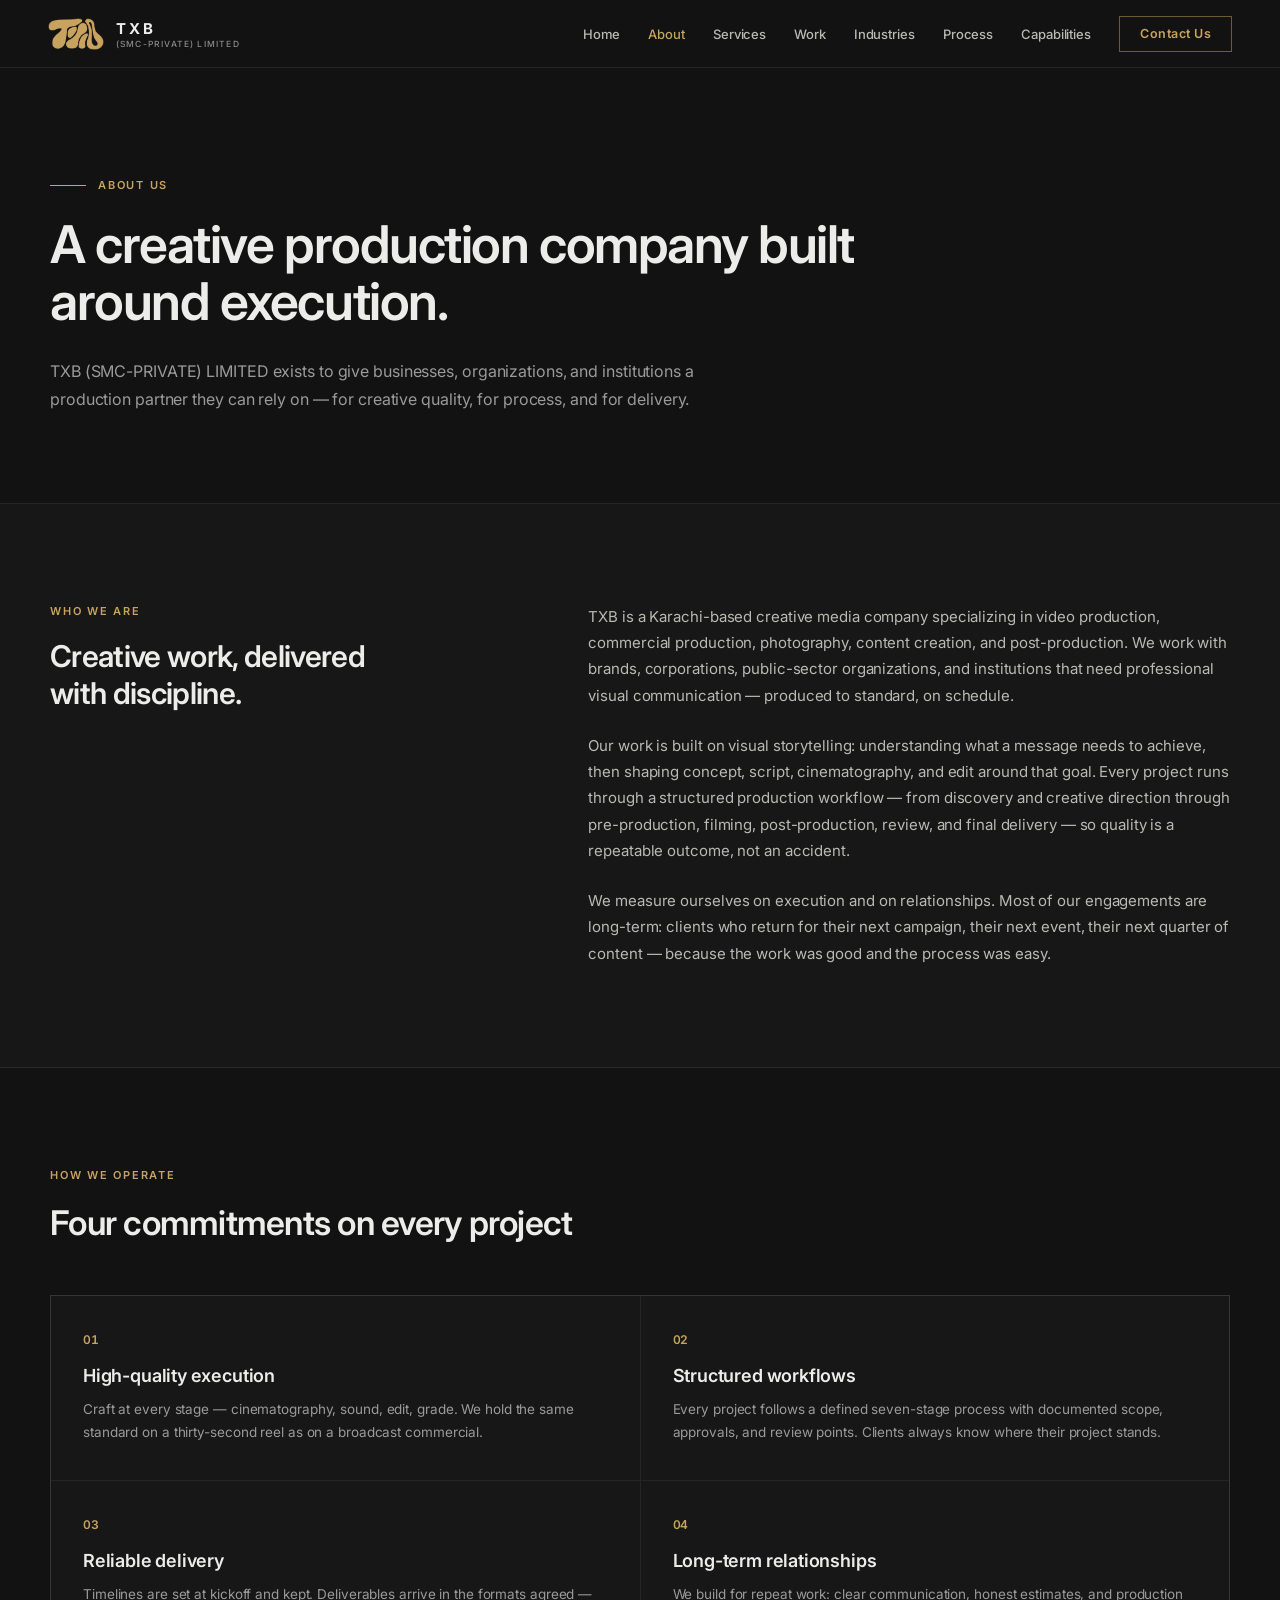
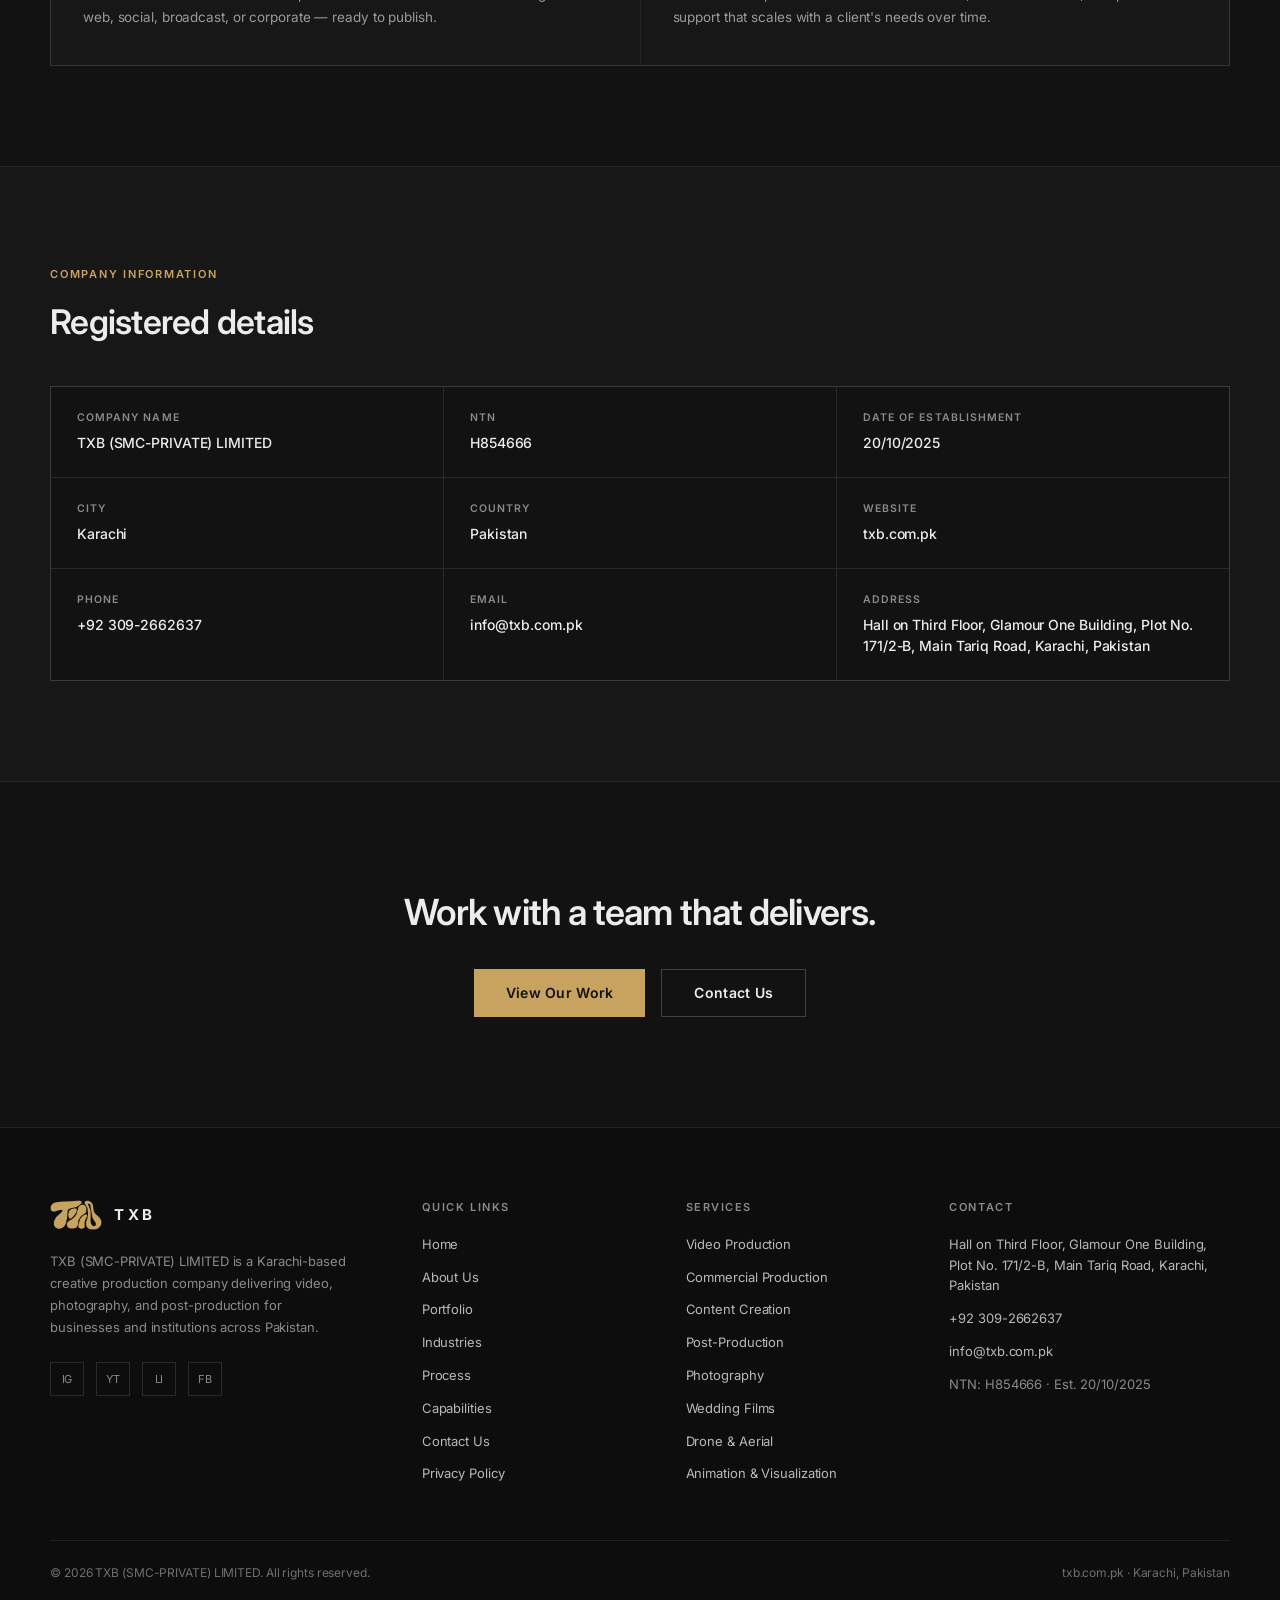
==== about.html @ 443a2cfc "Build TXB creative production website from design handoff Static 9-page site (home, about, services," ====
<!DOCTYPE html>
<html lang="en">
<head>
<meta charset="utf-8">
<meta name="viewport" content="width=device-width, initial-scale=1">
<title>About Us — TXB (SMC-PRIVATE) LIMITED | Creative Production Company, Karachi</title>
<meta name="description" content="TXB (SMC-PRIVATE) LIMITED is a Karachi-based creative production company focused on high-quality execution, structured production workflows, reliable delivery, and long-term client relationships.">
<link rel="preconnect" href="https://fonts.googleapis.com">
<link href="https://fonts.googleapis.com/css2?family=Inter:wght@400;500;600;700&display=swap" rel="stylesheet">
<link rel="stylesheet" href="css/style.css">
</head>
<body>

<header class="nav">
  <a href="index.html" class="nav-brand">
    <img src="assets/txb-logo-gold.png" alt="TXB logo">
    <span class="nav-brand-text">
      <span class="brand-name">TXB</span>
      <span class="brand-sub">(SMC-PRIVATE) LIMITED</span>
    </span>
  </a>
  <nav class="nav-links">
    <a href="index.html">Home</a>
    <a href="about.html" class="active">About</a>
    <a href="services.html">Services</a>
    <a href="portfolio.html">Work</a>
    <a href="industries.html">Industries</a>
    <a href="process.html">Process</a>
    <a href="capabilities.html">Capabilities</a>
    <a href="contact.html" class="nav-cta">Contact Us</a>
  </nav>
  <button class="nav-toggle" aria-label="Menu" aria-expanded="false"><span></span><span></span><span></span></button>
  <nav class="nav-menu">
    <a href="index.html">Home</a>
    <a href="about.html" class="active">About</a>
    <a href="services.html">Services</a>
    <a href="portfolio.html">Work</a>
    <a href="industries.html">Industries</a>
    <a href="process.html">Process</a>
    <a href="capabilities.html">Capabilities</a>
    <a href="contact.html" class="nav-cta">Contact Us</a>
  </nav>
</header>

<section class="page-header">
  <div class="container">
    <div class="kicker-row" style="margin-bottom:24px">
      <div class="kicker-rule"></div>
      <span class="kicker">About Us</span>
    </div>
    <h1>A creative production company built around execution.</h1>
    <p class="lead">TXB (SMC-PRIVATE) LIMITED exists to give businesses, organizations, and institutions a production partner they can rely on — for creative quality, for process, and for delivery.</p>
  </div>
</section>

<section class="section section-alt">
  <div class="container split">
    <div>
      <span class="kicker" style="display:block;margin-bottom:20px">Who we are</span>
      <h2 class="split-title">Creative work, delivered with discipline.</h2>
    </div>
    <div class="body-copy">
      <p>TXB is a Karachi-based creative media company specializing in video production, commercial production, photography, content creation, and post-production. We work with brands, corporations, public-sector organizations, and institutions that need professional visual communication — produced to standard, on schedule.</p>
      <p>Our work is built on visual storytelling: understanding what a message needs to achieve, then shaping concept, script, cinematography, and edit around that goal. Every project runs through a structured production workflow — from discovery and creative direction through pre-production, filming, post-production, review, and final delivery — so quality is a repeatable outcome, not an accident.</p>
      <p>We measure ourselves on execution and on relationships. Most of our engagements are long-term: clients who return for their next campaign, their next event, their next quarter of content — because the work was good and the process was easy.</p>
    </div>
  </div>
</section>

<section class="section">
  <div class="container">
    <span class="kicker" style="display:block;margin-bottom:20px">How we operate</span>
    <h2 class="section-title" style="margin-bottom:52px">Four commitments on every project</h2>
    <div class="card-grid cols-2">
      <div class="card" style="padding:36px 32px">
        <div class="card-num" style="margin-bottom:18px">01</div>
        <div class="card-title" style="font-size:18px;margin-bottom:12px">High-quality execution</div>
        <div class="card-desc" style="font-size:13.5px;line-height:1.7">Craft at every stage — cinematography, sound, edit, grade. We hold the same standard on a thirty-second reel as on a broadcast commercial.</div>
      </div>
      <div class="card" style="padding:36px 32px">
        <div class="card-num" style="margin-bottom:18px">02</div>
        <div class="card-title" style="font-size:18px;margin-bottom:12px">Structured workflows</div>
        <div class="card-desc" style="font-size:13.5px;line-height:1.7">Every project follows a defined seven-stage process with documented scope, approvals, and review points. Clients always know where their project stands.</div>
      </div>
      <div class="card" style="padding:36px 32px">
        <div class="card-num" style="margin-bottom:18px">03</div>
        <div class="card-title" style="font-size:18px;margin-bottom:12px">Reliable delivery</div>
        <div class="card-desc" style="font-size:13.5px;line-height:1.7">Timelines are set at kickoff and kept. Deliverables arrive in the formats agreed — web, social, broadcast, or corporate — ready to publish.</div>
      </div>
      <div class="card" style="padding:36px 32px">
        <div class="card-num" style="margin-bottom:18px">04</div>
        <div class="card-title" style="font-size:18px;margin-bottom:12px">Long-term relationships</div>
        <div class="card-desc" style="font-size:13.5px;line-height:1.7">We build for repeat work: clear communication, honest estimates, and production support that scales with a client's needs over time.</div>
      </div>
    </div>
  </div>
</section>

<section class="section section-alt">
  <div class="container">
    <span class="kicker" style="display:block;margin-bottom:20px">Company information</span>
    <h2 class="section-title" style="margin-bottom:44px">Registered details</h2>
    <div class="card-grid cols-3">
      <div class="card card-on-alt" style="padding:24px 26px">
        <div class="info-label" style="margin-bottom:8px">Company name</div>
        <div style="font-size:14px;font-weight:500;line-height:1.5">TXB (SMC-PRIVATE) LIMITED</div>
      </div>
      <div class="card card-on-alt" style="padding:24px 26px">
        <div class="info-label" style="margin-bottom:8px">NTN</div>
        <div style="font-size:14px;font-weight:500;line-height:1.5">H854666</div>
      </div>
      <div class="card card-on-alt" style="padding:24px 26px">
        <div class="info-label" style="margin-bottom:8px">Date of establishment</div>
        <div style="font-size:14px;font-weight:500;line-height:1.5">20/10/2025</div>
      </div>
      <div class="card card-on-alt" style="padding:24px 26px">
        <div class="info-label" style="margin-bottom:8px">City</div>
        <div style="font-size:14px;font-weight:500;line-height:1.5">Karachi</div>
      </div>
      <div class="card card-on-alt" style="padding:24px 26px">
        <div class="info-label" style="margin-bottom:8px">Country</div>
        <div style="font-size:14px;font-weight:500;line-height:1.5">Pakistan</div>
      </div>
      <div class="card card-on-alt" style="padding:24px 26px">
        <div class="info-label" style="margin-bottom:8px">Website</div>
        <div style="font-size:14px;font-weight:500;line-height:1.5">txb.com.pk</div>
      </div>
      <div class="card card-on-alt" style="padding:24px 26px">
        <div class="info-label" style="margin-bottom:8px">Phone</div>
        <div style="font-size:14px;font-weight:500;line-height:1.5">+92 309-2662637</div>
      </div>
      <div class="card card-on-alt" style="padding:24px 26px">
        <div class="info-label" style="margin-bottom:8px">Email</div>
        <div style="font-size:14px;font-weight:500;line-height:1.5">info@txb.com.pk</div>
      </div>
      <div class="card card-on-alt" style="padding:24px 26px">
        <div class="info-label" style="margin-bottom:8px">Address</div>
        <div style="font-size:14px;font-weight:500;line-height:1.5">Hall on Third Floor, Glamour One Building, Plot No. 171/2-B, Main Tariq Road, Karachi, Pakistan</div>
      </div>
    </div>
  </div>
</section>

<section class="cta">
  <div class="cta-inner">
    <h2>Work with a team that delivers.</h2>
    <div class="btn-row">
      <a href="portfolio.html" class="btn-gold">View Our Work</a>
      <a href="contact.html" class="btn-ghost">Contact Us</a>
    </div>
  </div>
</section>

<footer class="footer">
  <div class="container">
    <div class="footer-grid">
      <div>
        <div class="footer-brand">
          <img src="assets/txb-logo-gold.png" alt="TXB logo">
          <span>TXB</span>
        </div>
        <p class="footer-about">TXB (SMC-PRIVATE) LIMITED is a Karachi-based creative production company delivering video, photography, and post-production for businesses and institutions across Pakistan.</p>
        <div class="footer-social">
          <a href="#" aria-label="Instagram">IG</a>
          <a href="#" aria-label="YouTube">YT</a>
          <a href="#" aria-label="LinkedIn">LI</a>
          <a href="#" aria-label="Facebook">FB</a>
        </div>
      </div>
      <div>
        <div class="footer-heading">Quick links</div>
        <div class="footer-links">
          <a href="index.html">Home</a>
          <a href="about.html">About Us</a>
          <a href="portfolio.html">Portfolio</a>
          <a href="industries.html">Industries</a>
          <a href="process.html">Process</a>
          <a href="capabilities.html">Capabilities</a>
          <a href="contact.html">Contact Us</a>
          <a href="privacy.html">Privacy Policy</a>
        </div>
      </div>
      <div>
        <div class="footer-heading">Services</div>
        <div class="footer-links">
          <a href="services.html">Video Production</a>
          <a href="services.html">Commercial Production</a>
          <a href="services.html">Content Creation</a>
          <a href="services.html">Post-Production</a>
          <a href="services.html">Photography</a>
          <a href="services.html">Wedding Films</a>
          <a href="services.html">Drone &amp; Aerial</a>
          <a href="services.html">Animation &amp; Visualization</a>
        </div>
      </div>
      <div>
        <div class="footer-heading">Contact</div>
        <div class="footer-links">
          <span>Hall on Third Floor, Glamour One Building, Plot No. 171/2-B, Main Tariq Road, Karachi, Pakistan</span>
          <a href="tel:+923092662637">+92 309-2662637</a>
          <a href="mailto:info@txb.com.pk">info@txb.com.pk</a>
          <span class="muted">NTN: H854666 · Est. 20/10/2025</span>
        </div>
      </div>
    </div>
    <div class="footer-bottom">
      <span>© 2026 TXB (SMC-PRIVATE) LIMITED. All rights reserved.</span>
      <span>txb.com.pk · Karachi, Pakistan</span>
    </div>
  </div>
</footer>

<script src="js/main.js"></script>
</body>
</html>
---- css/style.css ----
/* ============================================
   TXB (SMC-PRIVATE) LIMITED — Design System
   Palette: charcoal #121212 / #171717, gold #c8a35f
   ============================================ */

:root {
  --bg: #121212;
  --bg-alt: #171717;
  --bg-footer: #0d0d0d;
  --text: #ececea;
  --text-mid: #b9b9b4;
  --text-dim: #9a9a9a;
  --text-faint: #8a8a8a;
  --text-faintest: #6f6f6f;
  --gold: #c8a35f;
  --gold-hover: #d8b877;
  --line: rgba(255, 255, 255, 0.08);
  --line-strong: rgba(255, 255, 255, 0.12);
  --gold-line: rgba(200, 163, 95, 0.5);
  --gold-line-soft: rgba(200, 163, 95, 0.3);
}

* { box-sizing: border-box; }

html, body {
  margin: 0;
  padding: 0;
  background: var(--bg);
  color: var(--text);
  font-family: 'Inter', -apple-system, sans-serif;
  -webkit-font-smoothing: antialiased;
  letter-spacing: -0.006em;
}

a {
  color: var(--text);
  text-decoration: none;
  transition: color 0.15s ease-out, border-color 0.15s ease-out, background 0.15s ease-out;
}
a:hover { color: var(--gold); }
::selection { background: rgba(200, 163, 95, 0.35); }

img { max-width: 100%; }

.container { max-width: 1180px; margin: 0 auto; }
.container-narrow { max-width: 800px; margin: 0 auto; }

/* ---------- Navigation ---------- */
.nav {
  position: sticky;
  top: 0;
  z-index: 50;
  display: flex;
  align-items: center;
  justify-content: space-between;
  height: 68px;
  padding: 0 48px;
  background: var(--bg);
  border-bottom: 1px solid var(--line);
}
.nav-brand { display: flex; align-items: center; gap: 12px; }
.nav-brand img { height: 32px; width: auto; display: block; }
.nav-brand-text { display: flex; flex-direction: column; gap: 1px; }
.nav-brand-text .brand-name {
  font-size: 15px; font-weight: 700; letter-spacing: 0.22em; color: var(--text);
}
.nav-brand-text .brand-sub {
  font-size: 8.5px; font-weight: 500; letter-spacing: 0.14em; color: var(--text-faint);
}
.nav-links {
  display: flex; align-items: center; gap: 28px;
  font-size: 13px; font-weight: 500;
}
.nav-links a { color: var(--text-mid); }
.nav-links a:hover { color: var(--gold); }
.nav-links a.active, .nav-menu a.active { color: var(--gold); }
.nav-cta {
  display: inline-flex; align-items: center;
  height: 36px; padding: 0 20px;
  border: 1px solid var(--gold-line);
  color: var(--gold) !important;
  font-weight: 600; font-size: 12.5px; letter-spacing: 0.04em;
}
.nav-cta:hover { background: var(--gold); color: var(--bg) !important; }
.nav-menu { display: none; }
.nav-toggle {
  display: none;
  flex-direction: column; justify-content: center; gap: 5px;
  width: 40px; height: 40px;
  background: none; border: 1px solid var(--line-strong);
  cursor: pointer; padding: 0 9px;
}
.nav-toggle span { display: block; height: 1.5px; background: var(--text); }

/* ---------- Type ---------- */
.kicker {
  font-size: 11px; font-weight: 600;
  text-transform: uppercase; letter-spacing: 0.16em;
  color: var(--gold);
}
.kicker-row { display: flex; align-items: center; gap: 12px; }
.kicker-rule { width: 36px; height: 1px; background: var(--gold); }
.gold-tick { width: 24px; height: 1px; background: var(--gold); }

h1 {
  margin: 0;
  font-size: 52px; font-weight: 600;
  line-height: 1.1; letter-spacing: -0.028em;
  max-width: 860px;
  text-wrap: pretty;
}
h1.hero-title { font-size: 64px; line-height: 1.08; letter-spacing: -0.03em; max-width: 980px; }
h2.section-title { margin: 0; font-size: 34px; font-weight: 600; letter-spacing: -0.022em; text-wrap: pretty; }
h2.split-title { margin: 0; font-size: 30px; font-weight: 600; line-height: 1.25; letter-spacing: -0.022em; text-wrap: pretty; }
.lead { font-size: 16px; line-height: 1.7; color: var(--text-dim); max-width: 700px; text-wrap: pretty; }

/* ---------- Sections ---------- */
.section { padding: 100px 48px; border-bottom: 1px solid var(--line); }
.section-alt { background: var(--bg-alt); }
.page-header { padding: 110px 48px 90px; border-bottom: 1px solid var(--line); }
.page-header .lead { margin: 28px 0 0; }
.section-head {
  display: flex; justify-content: space-between; align-items: flex-end;
  margin-bottom: 52px; gap: 24px;
}
.section-head .kicker { display: block; margin-bottom: 20px; }
.section-link { font-size: 13.5px; font-weight: 600; color: var(--gold); white-space: nowrap; }

/* ---------- Buttons ---------- */
.btn-row { display: flex; gap: 16px; flex-wrap: wrap; }
.btn-gold {
  display: inline-flex; align-items: center;
  height: 48px; padding: 0 32px;
  background: var(--gold); color: var(--bg) !important;
  font-size: 14px; font-weight: 600; letter-spacing: 0.02em;
}
.btn-gold:hover { background: var(--gold-hover); }
.btn-ghost {
  display: inline-flex; align-items: center;
  height: 48px; padding: 0 32px;
  border: 1px solid rgba(255, 255, 255, 0.2);
  color: var(--text); font-size: 14px; font-weight: 600; letter-spacing: 0.02em;
}
.btn-ghost:hover { border-color: var(--gold); color: var(--gold); }

/* ---------- Bordered card grids (1px-gap technique) ---------- */
.card-grid {
  display: grid;
  gap: 1px;
  background: var(--line);
  border: 1px solid var(--line);
}
.cols-2 { grid-template-columns: repeat(2, 1fr); }
.cols-3 { grid-template-columns: repeat(3, 1fr); }
.cols-7 { grid-template-columns: repeat(7, 1fr); }

.card { background: var(--bg-alt); padding: 32px 28px; display: block; }
.card-on-alt { background: var(--bg); }
a.card:hover { background: #1c1c1c; color: var(--text); }
.card-num {
  font-size: 12px; font-weight: 600; color: var(--gold);
  font-variant-numeric: tabular-nums; margin-bottom: 16px;
}
.card-title { font-size: 16.5px; font-weight: 600; letter-spacing: -0.01em; margin-bottom: 10px; color: var(--text); }
.card-desc { font-size: 13px; line-height: 1.6; color: var(--text-dim); }

/* ---------- Pills / chips ---------- */
.chip-row { display: flex; flex-wrap: wrap; gap: 10px; }
.chip {
  display: inline-flex; align-items: center;
  height: 40px; padding: 0 20px;
  border: 1px solid var(--line-strong); border-radius: 9999px;
  font-size: 13px; font-weight: 500; color: var(--text-mid);
}
a.chip:hover { border-color: var(--gold-line); color: var(--gold); }
.tag {
  display: inline-flex; align-items: center;
  height: 26px; padding: 0 12px;
  border: 1px solid var(--gold-line-soft); border-radius: 9999px;
  font-size: 11.5px; font-weight: 500; color: var(--gold);
}

/* ---------- Image placeholders ---------- */
.ph {
  position: relative; width: 100%; overflow: hidden;
  display: flex; align-items: center; justify-content: center;
  background:
    linear-gradient(135deg, rgba(200, 163, 95, 0.06) 0%, rgba(255, 255, 255, 0.02) 45%, rgba(200, 163, 95, 0.04) 100%),
    #1a1a1a;
  border: 1px solid var(--line);
}
.ph::after {
  content: '';
  position: absolute; inset: 12px;
  border: 1px dashed rgba(255, 255, 255, 0.1);
  pointer-events: none;
}
.ph span {
  font-size: 12px; font-weight: 500; color: var(--text-faintest);
  text-transform: uppercase; letter-spacing: 0.12em; text-align: center; padding: 0 20px;
}
.ph img { width: 100%; height: 100%; object-fit: cover; }

/* ---------- Work cards ---------- */
.work-grid { display: grid; grid-template-columns: repeat(2, minmax(0, 1fr)); gap: 24px; }
.work-meta { display: flex; justify-content: space-between; align-items: baseline; margin-top: 16px; gap: 12px; }
.work-name { font-size: 15px; font-weight: 600; }
.work-type { font-size: 12px; color: var(--text-faint); text-transform: uppercase; letter-spacing: 0.08em; }

/* ---------- Split layouts ---------- */
.split { display: grid; grid-template-columns: 1fr 1.4fr; gap: 80px; align-items: start; }
.split-even { grid-template-columns: 1fr 1fr; }
.body-copy { font-size: 15px; line-height: 1.75; color: var(--text-mid); }
.body-copy p { margin: 0 0 24px; text-wrap: pretty; }
.body-copy p:last-child { margin-bottom: 0; }

/* ---------- Service checklist items ---------- */
.item-grid { display: grid; grid-template-columns: repeat(2, 1fr); gap: 10px; align-self: center; }
.item {
  display: flex; align-items: center; gap: 12px;
  padding: 14px 18px;
  border: 1px solid rgba(255, 255, 255, 0.1);
  background: rgba(255, 255, 255, 0.02);
}
.item .dot { width: 5px; height: 5px; border-radius: 9999px; background: var(--gold); flex-shrink: 0; }
.item span:last-child { font-size: 13.5px; font-weight: 500; color: #d5d5d0; }

/* ---------- Process steps (full page) ---------- */
.steps { max-width: 900px; margin: 0 auto; display: flex; flex-direction: column; }
.step {
  display: grid; grid-template-columns: 120px 1fr; gap: 48px;
  padding: 44px 0; border-bottom: 1px solid var(--line);
}
.step-num {
  font-size: 38px; font-weight: 600; color: var(--gold);
  font-variant-numeric: tabular-nums; letter-spacing: -0.02em; line-height: 1;
}
.step-name { font-size: 20px; font-weight: 600; letter-spacing: -0.015em; margin-bottom: 12px; }
.step-desc { font-size: 14.5px; line-height: 1.75; color: var(--text-dim); max-width: 620px; text-wrap: pretty; }
.step-tags { display: flex; flex-wrap: wrap; gap: 8px; margin-top: 18px; }

/* ---------- CTA sections ---------- */
.cta { padding: 110px 48px; border-bottom: 1px solid var(--line); text-align: center; }
.cta-inner { max-width: 680px; margin: 0 auto; display: flex; flex-direction: column; align-items: center; }
.cta h2 {
  margin: 0; font-size: 36px; font-weight: 600;
  line-height: 1.15; letter-spacing: -0.025em; text-wrap: pretty;
}
.cta p { margin: 20px 0 0; font-size: 15px; line-height: 1.7; color: var(--text-dim); }
.cta .btn-row { margin-top: 36px; justify-content: center; }

/* ---------- Forms ---------- */
.form { display: flex; flex-direction: column; gap: 20px; }
.form-row { display: grid; grid-template-columns: 1fr 1fr; gap: 20px; }
.field { display: flex; flex-direction: column; gap: 8px; }
.field label {
  font-size: 11px; font-weight: 600;
  text-transform: uppercase; letter-spacing: 0.1em; color: var(--text-faint);
}
.field input, .field select, .field textarea {
  background: var(--bg);
  border: 1px solid var(--line-strong);
  color: var(--text);
  font-size: 14px;
  font-family: 'Inter', sans-serif;
  border-radius: 0;
}
.field input, .field select { height: 46px; padding: 0 16px; }
.field select { padding: 0 12px; }
.field textarea { padding: 14px 16px; line-height: 1.6; resize: vertical; }
.field input:focus, .field select:focus, .field textarea:focus {
  outline: none; border-color: var(--gold-line);
}
.form-submit {
  margin-top: 8px; height: 50px;
  background: var(--gold); border: none; color: var(--bg);
  font-size: 14px; font-weight: 600; letter-spacing: 0.02em;
  cursor: pointer; font-family: 'Inter', sans-serif;
}
.form-submit:hover { background: var(--gold-hover); }
.form-note { font-size: 12px; color: var(--text-faintest); line-height: 1.6; }
.form-note a { color: var(--text-faint); text-decoration: underline; }

.form-success {
  border: 1px solid rgba(200, 163, 95, 0.4);
  background: rgba(200, 163, 95, 0.08);
  padding: 48px 40px;
}
.form-success h3 { margin: 0 0 12px; font-size: 22px; font-weight: 600; letter-spacing: -0.015em; color: var(--gold); }
.form-success p { margin: 0; font-size: 14.5px; line-height: 1.7; color: var(--text-mid); text-wrap: pretty; }
.form-success a { color: var(--gold); }
.form-reset {
  margin-top: 28px; height: 42px; padding: 0 24px;
  background: transparent; border: 1px solid rgba(255, 255, 255, 0.2);
  color: var(--text); font-size: 13px; font-weight: 600;
  cursor: pointer; font-family: 'Inter', sans-serif;
}
.form-reset:hover { border-color: var(--gold); color: var(--gold); }

/* ---------- Contact layout ---------- */
.contact-grid {
  display: grid;
  grid-template-columns: 1.5fr 1fr;
  gap: 64px;
  align-items: start;
}

/* ---------- Contact info panel ---------- */
.info-stack { display: flex; flex-direction: column; gap: 1px; background: var(--line); border: 1px solid var(--line); }
.info-cell { background: var(--bg); padding: 28px 26px; }
.info-label {
  font-size: 10.5px; font-weight: 600;
  text-transform: uppercase; letter-spacing: 0.1em;
  color: var(--text-faint); margin-bottom: 10px;
}
.info-value { font-size: 14px; line-height: 1.65; color: #d5d5d0; }
.info-value-sm { font-size: 13.5px; line-height: 1.7; color: var(--text-mid); }
.info-cell a { font-size: 15px; font-weight: 500; color: var(--text); }
.info-cell a:hover { color: var(--gold); }

/* ---------- Footer ---------- */
.footer { background: var(--bg-footer); padding: 72px 48px 0; }
.footer-grid {
  display: grid; grid-template-columns: 1.5fr 1fr 1fr 1.3fr; gap: 48px;
  padding-bottom: 56px; border-bottom: 1px solid var(--line);
}
.footer-brand { display: flex; align-items: center; gap: 12px; margin-bottom: 20px; }
.footer-brand img { height: 30px; width: auto; display: block; }
.footer-brand span { font-size: 15px; font-weight: 700; letter-spacing: 0.22em; }
.footer-about { margin: 0; font-size: 13px; line-height: 1.7; color: var(--text-faint); max-width: 300px; text-wrap: pretty; }
.footer-social { display: flex; gap: 12px; margin-top: 24px; }
.footer-social a {
  display: flex; align-items: center; justify-content: center;
  width: 34px; height: 34px;
  border: 1px solid var(--line-strong);
  font-size: 11px; color: var(--text-faint);
}
.footer-social a:hover { border-color: var(--gold); color: var(--gold); }
.footer-heading {
  font-size: 11px; font-weight: 600;
  text-transform: uppercase; letter-spacing: 0.14em;
  color: var(--text-faint); margin-bottom: 20px;
}
.footer-links { display: flex; flex-direction: column; gap: 12px; font-size: 13px; }
.footer-links a, .footer-links span { color: var(--text-mid); line-height: 1.6; }
.footer-links a:hover { color: var(--gold); }
.footer-links .muted { color: var(--text-faint); }
.footer-bottom {
  display: flex; justify-content: space-between; align-items: center;
  padding: 24px 0; font-size: 12px; color: var(--text-faintest);
  flex-wrap: wrap; gap: 8px;
}

/* ---------- Privacy / legal ---------- */
.legal-body { display: flex; flex-direction: column; gap: 48px; }
.legal-body h2 { margin: 0 0 16px; font-size: 20px; font-weight: 600; letter-spacing: -0.015em; }
.legal-body p { margin: 0; font-size: 14.5px; line-height: 1.8; color: var(--text-mid); text-wrap: pretty; }
.legal-body a { color: var(--gold); }

/* ============================================
   Responsive
   ============================================ */
@media (max-width: 1024px) {
  .nav { padding: 0 28px; }
  .nav-links { display: none; }
  .nav-toggle { display: flex; }
  .nav-menu {
    display: none;
    position: absolute; top: 68px; left: 0; right: 0;
    flex-direction: column; align-items: stretch; gap: 0;
    background: var(--bg); border-bottom: 1px solid var(--line);
    padding: 8px 28px 20px;
  }
  .nav-menu.open { display: flex; }
  .nav-menu a { padding: 13px 0; border-bottom: 1px solid var(--line); font-size: 14px; }
  .nav-menu a:last-child { border-bottom: none; }
  .nav-menu .nav-cta { margin-top: 16px; justify-content: center; height: 44px; }

  .section, .page-header, .cta { padding-left: 28px; padding-right: 28px; }
  .footer { padding-left: 28px; padding-right: 28px; }
  h1.hero-title { font-size: 48px; }
  h1 { font-size: 42px; }
  .cols-3, .cols-7 { grid-template-columns: repeat(2, 1fr); }
  .split, .split-even { grid-template-columns: 1fr; gap: 40px; }
  .contact-grid { grid-template-columns: 1fr; gap: 40px; }
  .footer-grid { grid-template-columns: 1fr 1fr; }
}

@media (max-width: 720px) {
  .section { padding: 64px 20px; }
  .page-header { padding: 72px 20px 56px; }
  .cta { padding: 72px 20px; }
  .nav { padding: 0 20px; }
  .nav-menu { padding: 8px 20px 20px; }
  .footer { padding: 56px 20px 0; }

  h1.hero-title { font-size: 36px; }
  h1 { font-size: 32px; }
  h2.section-title { font-size: 26px; }
  h2.split-title { font-size: 24px; }
  .cta h2 { font-size: 27px; }

  .cols-2, .cols-3, .cols-7 { grid-template-columns: 1fr; }
  .work-grid { grid-template-columns: 1fr; }
  .item-grid { grid-template-columns: 1fr; }
  .form-row { grid-template-columns: 1fr; }
  .section-head { flex-direction: column; align-items: flex-start; gap: 16px; margin-bottom: 36px; }
  .footer-grid { grid-template-columns: 1fr; gap: 36px; }
  .footer-bottom { flex-direction: column; align-items: flex-start; }
  .step { grid-template-columns: 1fr; gap: 12px; padding: 32px 0; }
  .step-num { font-size: 28px; }
  .btn-row { flex-direction: column; align-items: stretch; }
  .btn-gold, .btn-ghost { justify-content: center; }
  .cta .btn-row { width: 100%; }
}
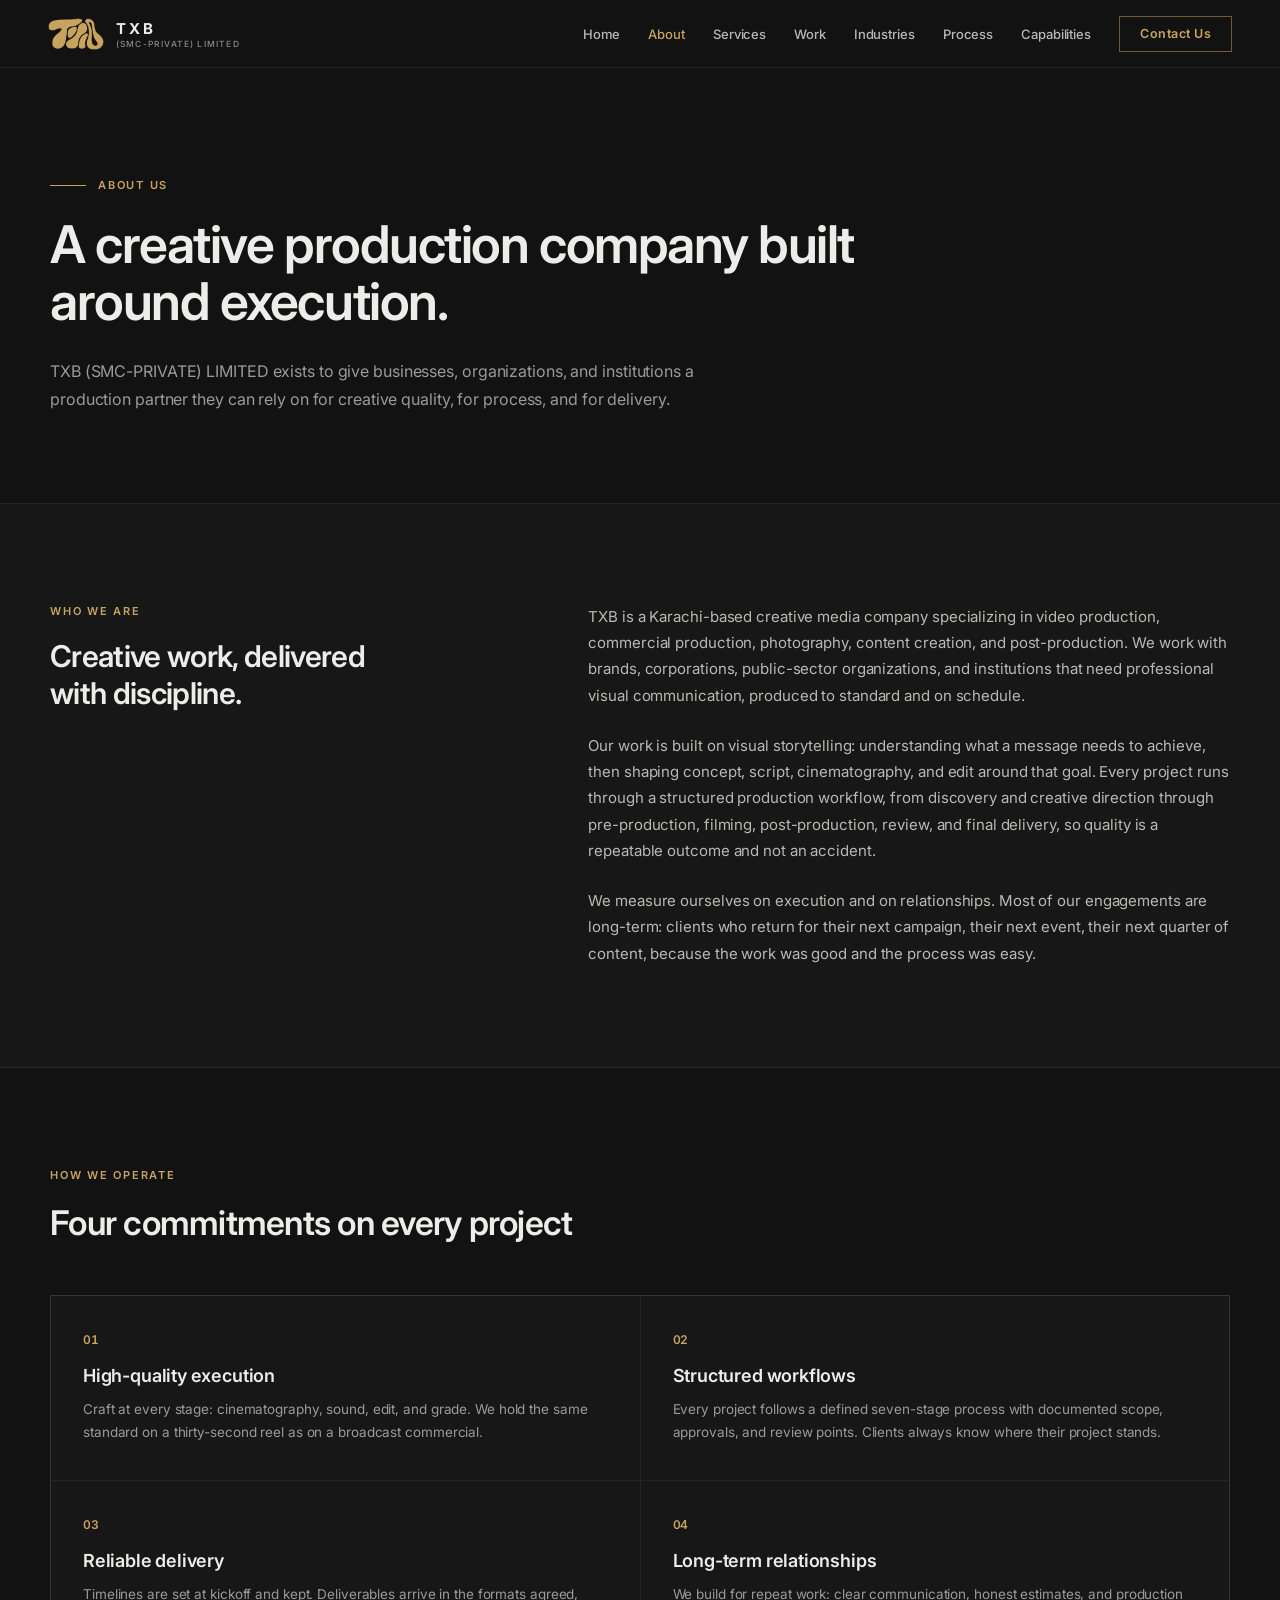
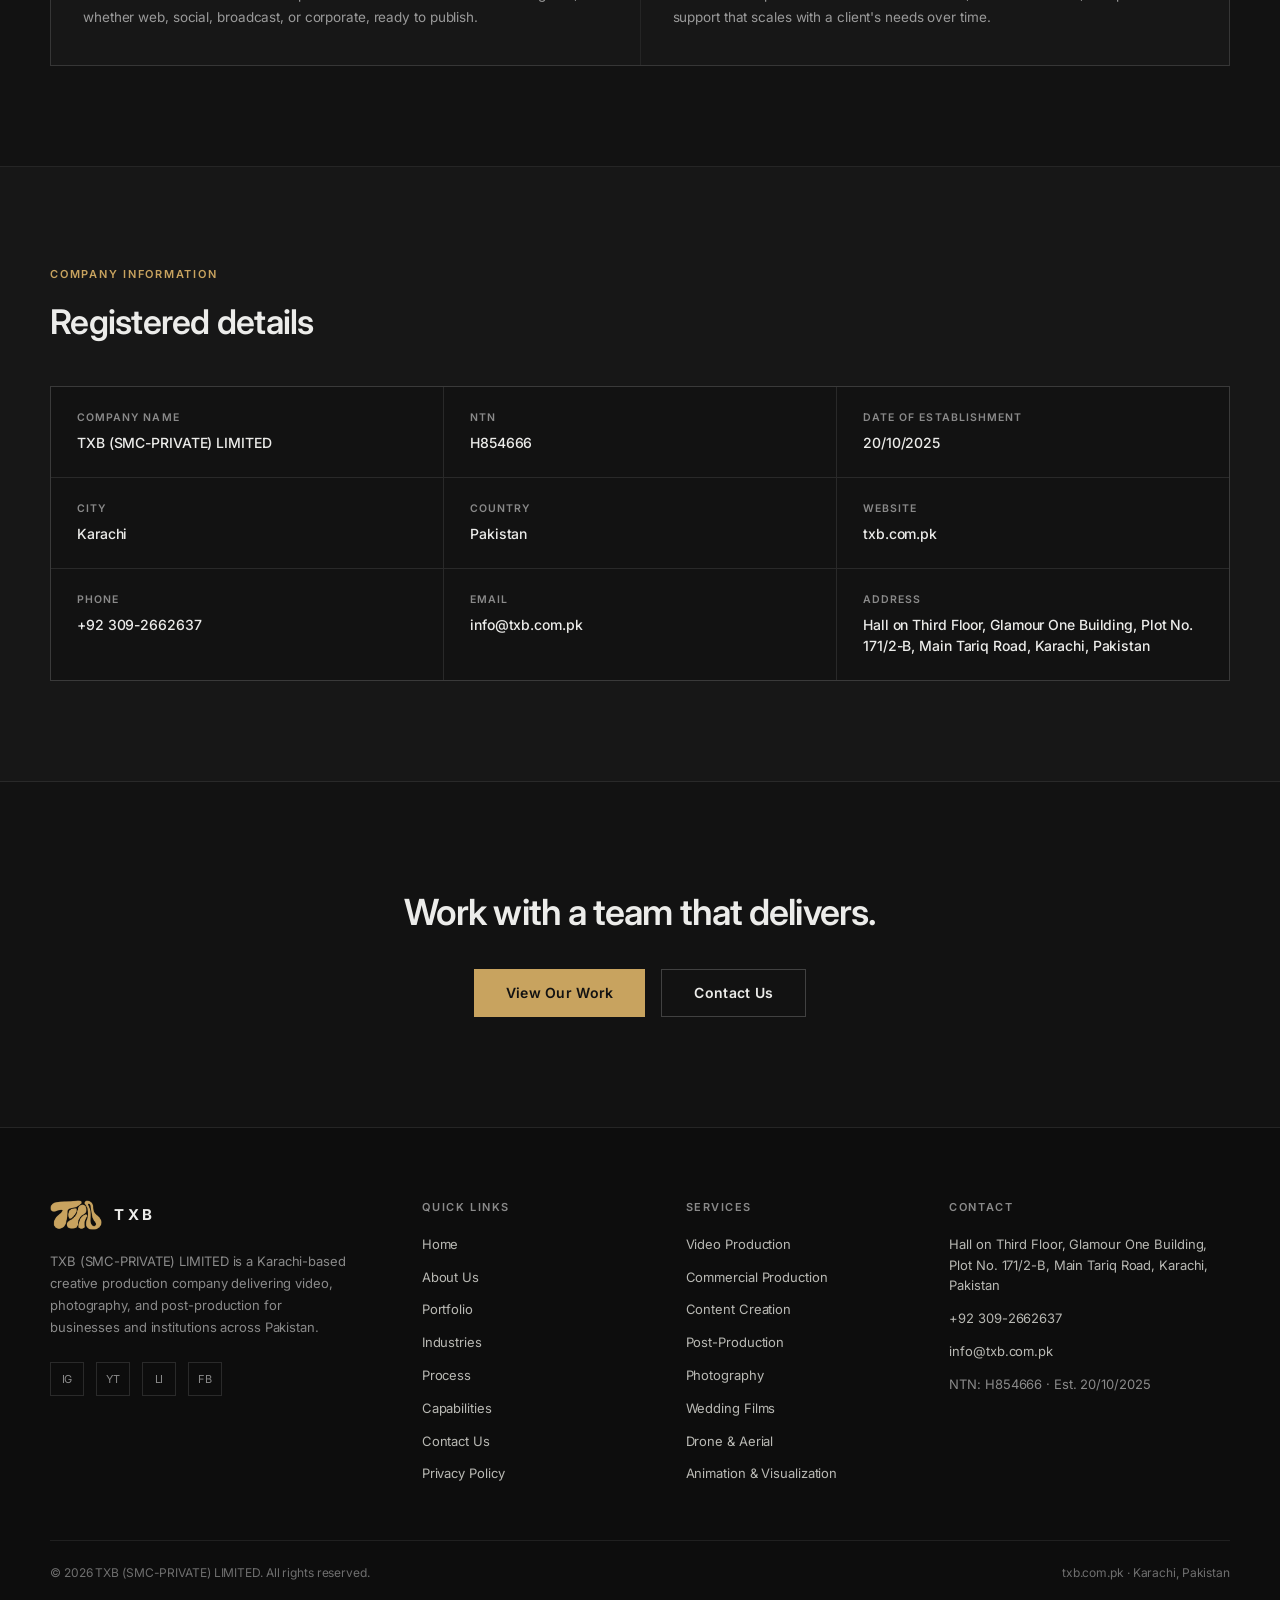
==== commit d1cb9a0b: "Rewrite copy to remove em-dashes for a plainer tone Replaced all 46 em-dashes across the 9 pages wit" ====
--- a/about.html
+++ b/about.html
@@ -3,7 +3,7 @@
 <head>
 <meta charset="utf-8">
 <meta name="viewport" content="width=device-width, initial-scale=1">
-<title>About Us — TXB (SMC-PRIVATE) LIMITED | Creative Production Company, Karachi</title>
+<title>About Us - TXB (SMC-PRIVATE) LIMITED | Creative Production Company, Karachi</title>
 <meta name="description" content="TXB (SMC-PRIVATE) LIMITED is a Karachi-based creative production company focused on high-quality execution, structured production workflows, reliable delivery, and long-term client relationships.">
 <link rel="preconnect" href="https://fonts.googleapis.com">
 <link href="https://fonts.googleapis.com/css2?family=Inter:wght@400;500;600;700&display=swap" rel="stylesheet">
@@ -49,7 +49,7 @@
       <span class="kicker">About Us</span>
     </div>
     <h1>A creative production company built around execution.</h1>
-    <p class="lead">TXB (SMC-PRIVATE) LIMITED exists to give businesses, organizations, and institutions a production partner they can rely on — for creative quality, for process, and for delivery.</p>
+    <p class="lead">TXB (SMC-PRIVATE) LIMITED exists to give businesses, organizations, and institutions a production partner they can rely on for creative quality, for process, and for delivery.</p>
   </div>
 </section>
 
@@ -60,9 +60,9 @@
       <h2 class="split-title">Creative work, delivered with discipline.</h2>
     </div>
     <div class="body-copy">
-      <p>TXB is a Karachi-based creative media company specializing in video production, commercial production, photography, content creation, and post-production. We work with brands, corporations, public-sector organizations, and institutions that need professional visual communication — produced to standard, on schedule.</p>
-      <p>Our work is built on visual storytelling: understanding what a message needs to achieve, then shaping concept, script, cinematography, and edit around that goal. Every project runs through a structured production workflow — from discovery and creative direction through pre-production, filming, post-production, review, and final delivery — so quality is a repeatable outcome, not an accident.</p>
-      <p>We measure ourselves on execution and on relationships. Most of our engagements are long-term: clients who return for their next campaign, their next event, their next quarter of content — because the work was good and the process was easy.</p>
+      <p>TXB is a Karachi-based creative media company specializing in video production, commercial production, photography, content creation, and post-production. We work with brands, corporations, public-sector organizations, and institutions that need professional visual communication, produced to standard and on schedule.</p>
+      <p>Our work is built on visual storytelling: understanding what a message needs to achieve, then shaping concept, script, cinematography, and edit around that goal. Every project runs through a structured production workflow, from discovery and creative direction through pre-production, filming, post-production, review, and final delivery, so quality is a repeatable outcome and not an accident.</p>
+      <p>We measure ourselves on execution and on relationships. Most of our engagements are long-term: clients who return for their next campaign, their next event, their next quarter of content, because the work was good and the process was easy.</p>
     </div>
   </div>
 </section>
@@ -75,7 +75,7 @@
       <div class="card" style="padding:36px 32px">
         <div class="card-num" style="margin-bottom:18px">01</div>
         <div class="card-title" style="font-size:18px;margin-bottom:12px">High-quality execution</div>
-        <div class="card-desc" style="font-size:13.5px;line-height:1.7">Craft at every stage — cinematography, sound, edit, grade. We hold the same standard on a thirty-second reel as on a broadcast commercial.</div>
+        <div class="card-desc" style="font-size:13.5px;line-height:1.7">Craft at every stage: cinematography, sound, edit, and grade. We hold the same standard on a thirty-second reel as on a broadcast commercial.</div>
       </div>
       <div class="card" style="padding:36px 32px">
         <div class="card-num" style="margin-bottom:18px">02</div>
@@ -85,7 +85,7 @@
       <div class="card" style="padding:36px 32px">
         <div class="card-num" style="margin-bottom:18px">03</div>
         <div class="card-title" style="font-size:18px;margin-bottom:12px">Reliable delivery</div>
-        <div class="card-desc" style="font-size:13.5px;line-height:1.7">Timelines are set at kickoff and kept. Deliverables arrive in the formats agreed — web, social, broadcast, or corporate — ready to publish.</div>
+        <div class="card-desc" style="font-size:13.5px;line-height:1.7">Timelines are set at kickoff and kept. Deliverables arrive in the formats agreed, whether web, social, broadcast, or corporate, ready to publish.</div>
       </div>
       <div class="card" style="padding:36px 32px">
         <div class="card-num" style="margin-bottom:18px">04</div>
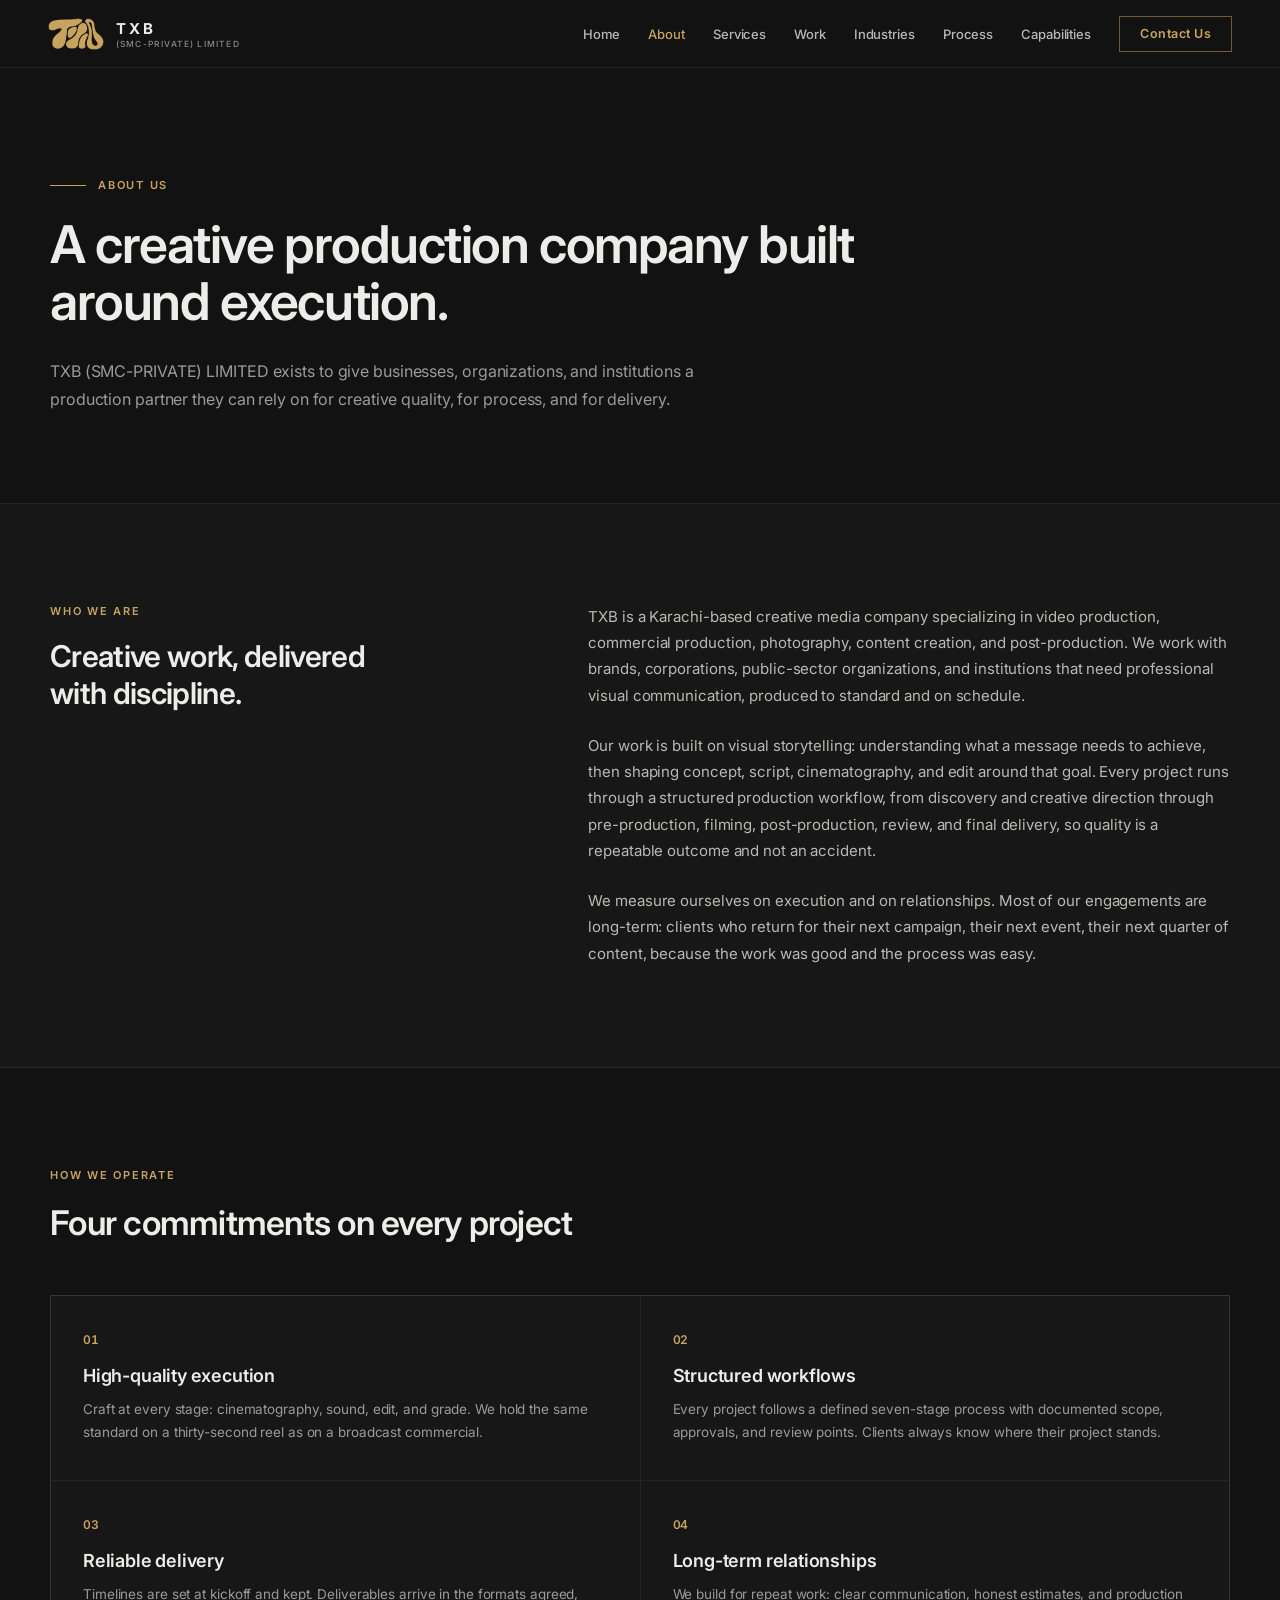
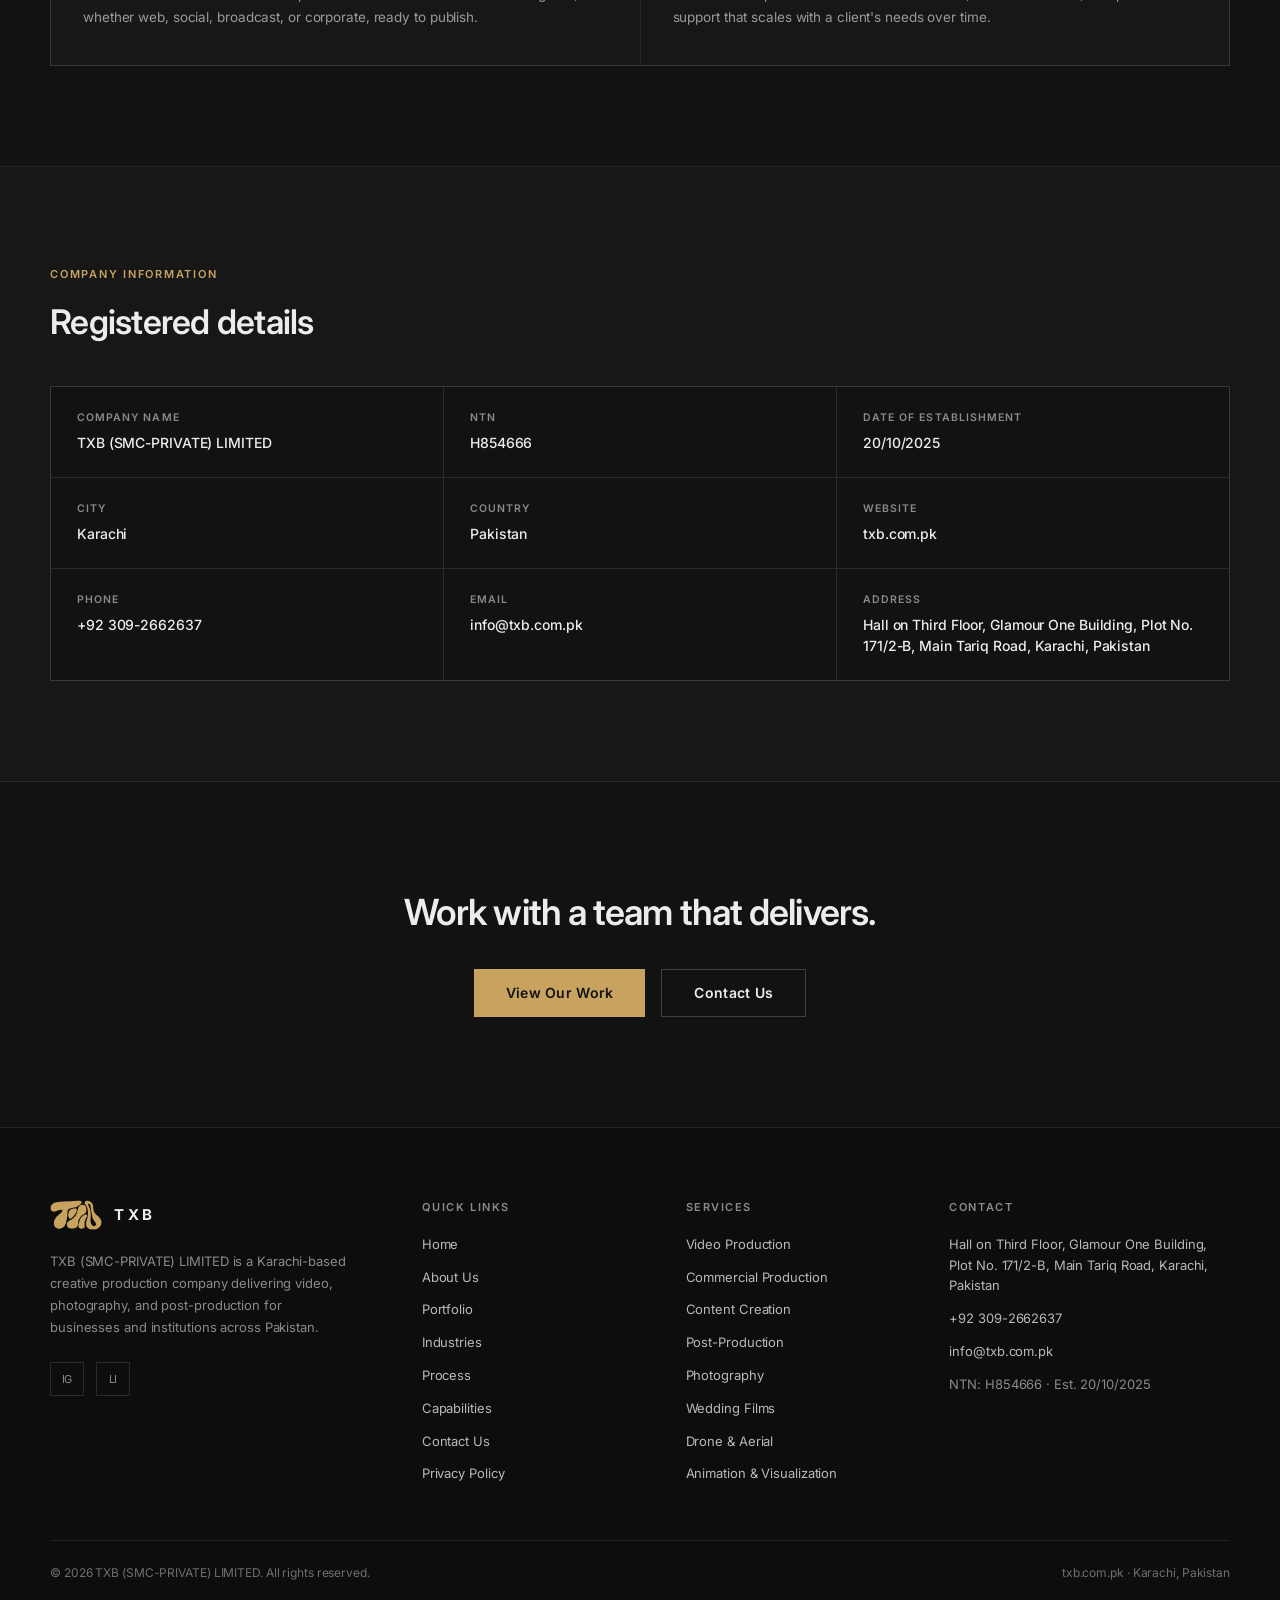
==== commit 67801fe8: "Add official LinkedIn and remove unverified social icons Links the footer LinkedIn icon to linkedin." ====
--- a/about.html
+++ b/about.html
@@ -161,10 +161,8 @@
         </div>
         <p class="footer-about">TXB (SMC-PRIVATE) LIMITED is a Karachi-based creative production company delivering video, photography, and post-production for businesses and institutions across Pakistan.</p>
         <div class="footer-social">
-          <a href="#" aria-label="Instagram">IG</a>
-          <a href="#" aria-label="YouTube">YT</a>
-          <a href="#" aria-label="LinkedIn">LI</a>
-          <a href="#" aria-label="Facebook">FB</a>
+          <a href="https://www.instagram.com/txb.com.pk/" aria-label="Instagram" target="_blank" rel="noopener">IG</a>
+          <a href="https://www.linkedin.com/company/txb-pk" aria-label="LinkedIn" target="_blank" rel="noopener">LI</a>
         </div>
       </div>
       <div>
--- a/css/style.css
+++ b/css/style.css
@@ -200,6 +200,21 @@
   text-transform: uppercase; letter-spacing: 0.12em; text-align: center; padding: 0 20px;
 }
 .ph img { width: 100%; height: 100%; object-fit: cover; }
+
+/* ---------- Video embeds ---------- */
+.cat-group + .cat-group { margin-top: 56px; }
+.cat-head { display: flex; align-items: center; gap: 14px; margin: 0 0 24px; }
+.cat-head .lbl {
+  font-size: 12px; font-weight: 600; text-transform: uppercase;
+  letter-spacing: 0.16em; color: var(--gold); white-space: nowrap;
+}
+.cat-head .line { flex: 1; height: 1px; background: var(--line); }
+.video-grid { display: grid; grid-template-columns: repeat(2, minmax(0, 1fr)); gap: 32px; }
+.video-embed {
+  position: relative; width: 100%; aspect-ratio: 16 / 9;
+  overflow: hidden; background: #000; border: 1px solid var(--line);
+}
+.video-embed iframe { position: absolute; inset: 0; width: 100%; height: 100%; border: 0; display: block; }
 
 /* ---------- Work cards ---------- */
 .work-grid { display: grid; grid-template-columns: repeat(2, minmax(0, 1fr)); gap: 24px; }
@@ -402,6 +417,7 @@
 
   .cols-2, .cols-3, .cols-7 { grid-template-columns: 1fr; }
   .work-grid { grid-template-columns: 1fr; }
+  .video-grid { grid-template-columns: 1fr; }
   .item-grid { grid-template-columns: 1fr; }
   .form-row { grid-template-columns: 1fr; }
   .section-head { flex-direction: column; align-items: flex-start; gap: 16px; margin-bottom: 36px; }
